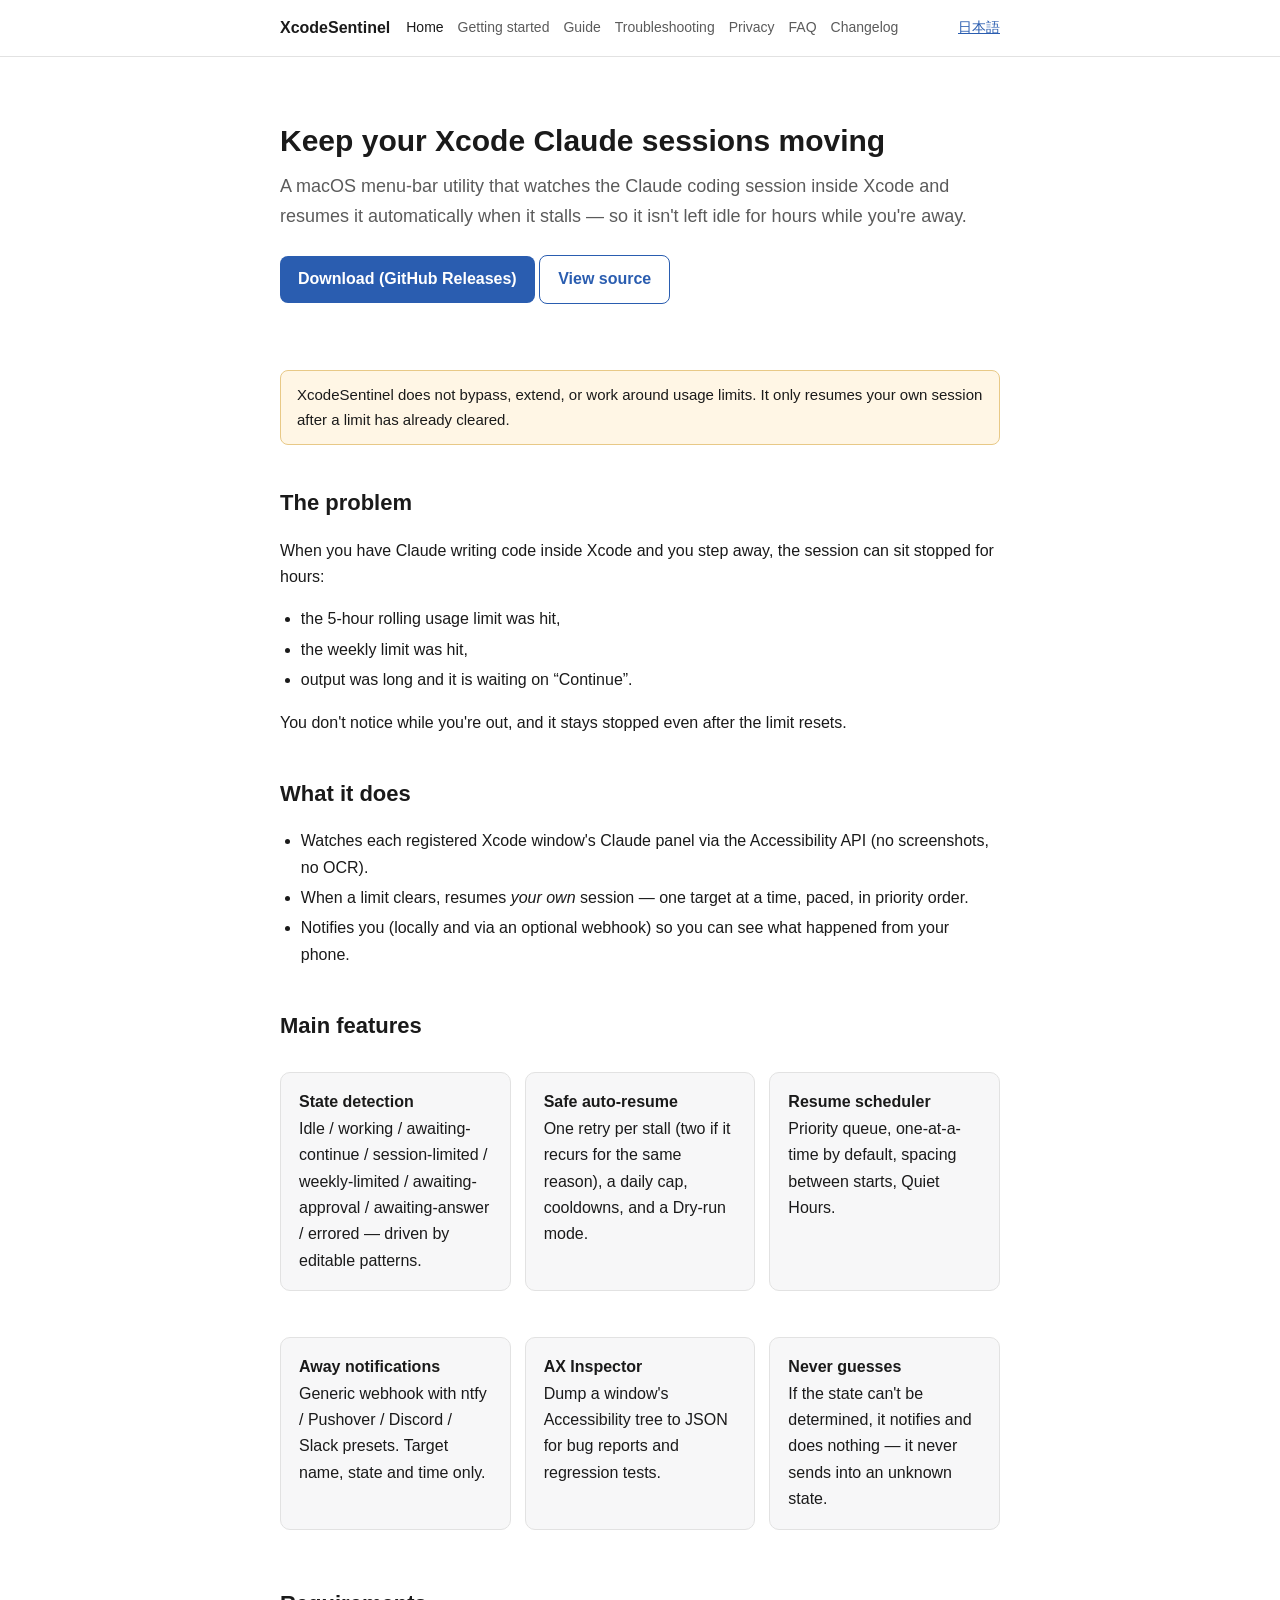
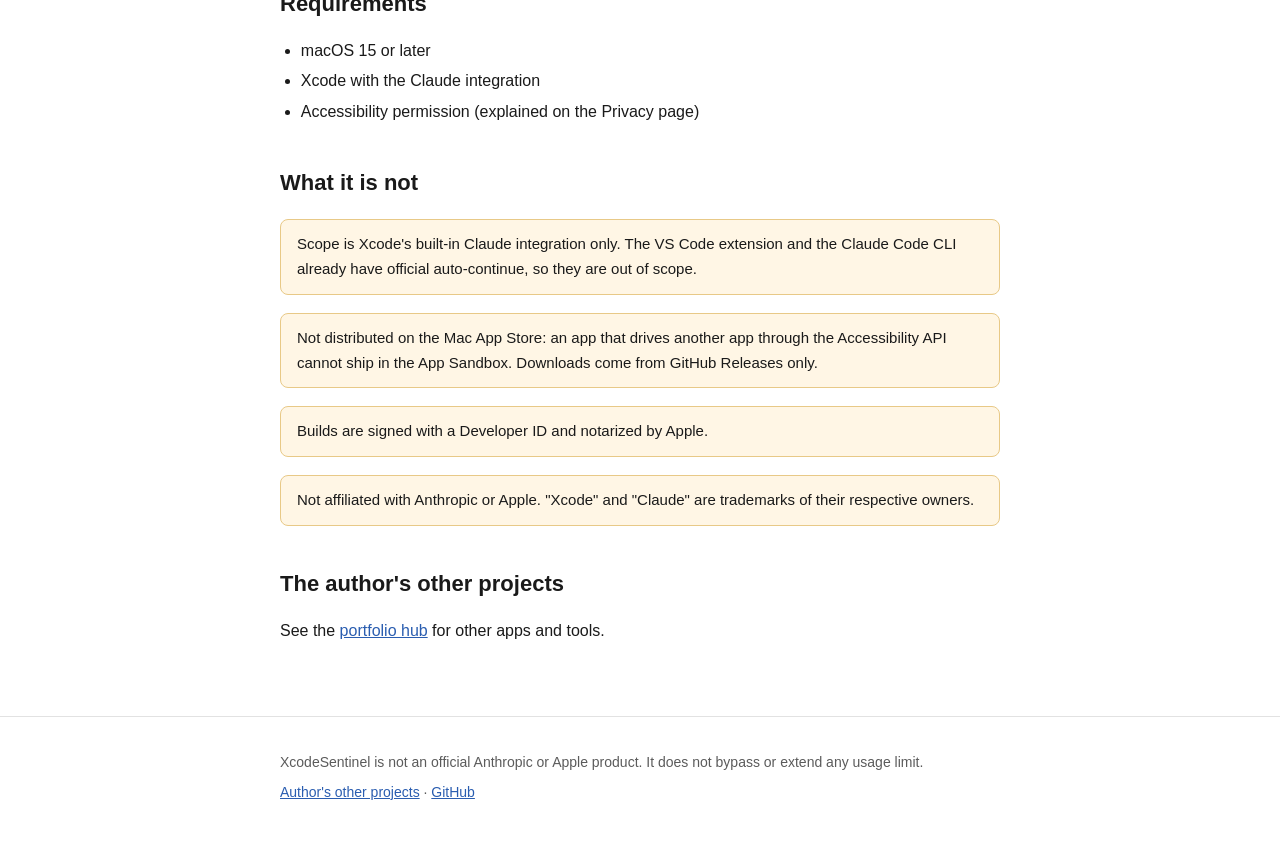
==== docs/site/index.html @ 1a18479a "feat: public site, webhook payload + menu-bar status (M4), Xcode handoff SentinelCore (Linux-tested)" ====
<!DOCTYPE html>
<html lang="en">
  <head>
    <meta charset="utf-8" />
    <meta name="viewport" content="width=device-width, initial-scale=1" />
    <title>XcodeSentinel</title>
    <meta name="robots" content="noindex" />
    <link rel="canonical" href="https://isitest1.github.io/XcodeSentinel/en/" />
    <script>
      (function () {
        "use strict";
        var lang = "en";
        try {
          var saved = localStorage.getItem("xcs-lang");
          if (saved === "ja" || saved === "en") lang = saved;
          else if ((navigator.language || "").toLowerCase().indexOf("ja") === 0) lang = "ja";
        } catch (e) {
          if ((navigator.language || "").toLowerCase().indexOf("ja") === 0) lang = "ja";
        }
        location.replace(lang + "/");
      })();
    </script>
  </head>
  <body>
    <p>
      Redirecting… If nothing happens, choose
      <a href="en/">English</a> or <a href="ja/">日本語</a>.
    </p>
  </body>
</html>
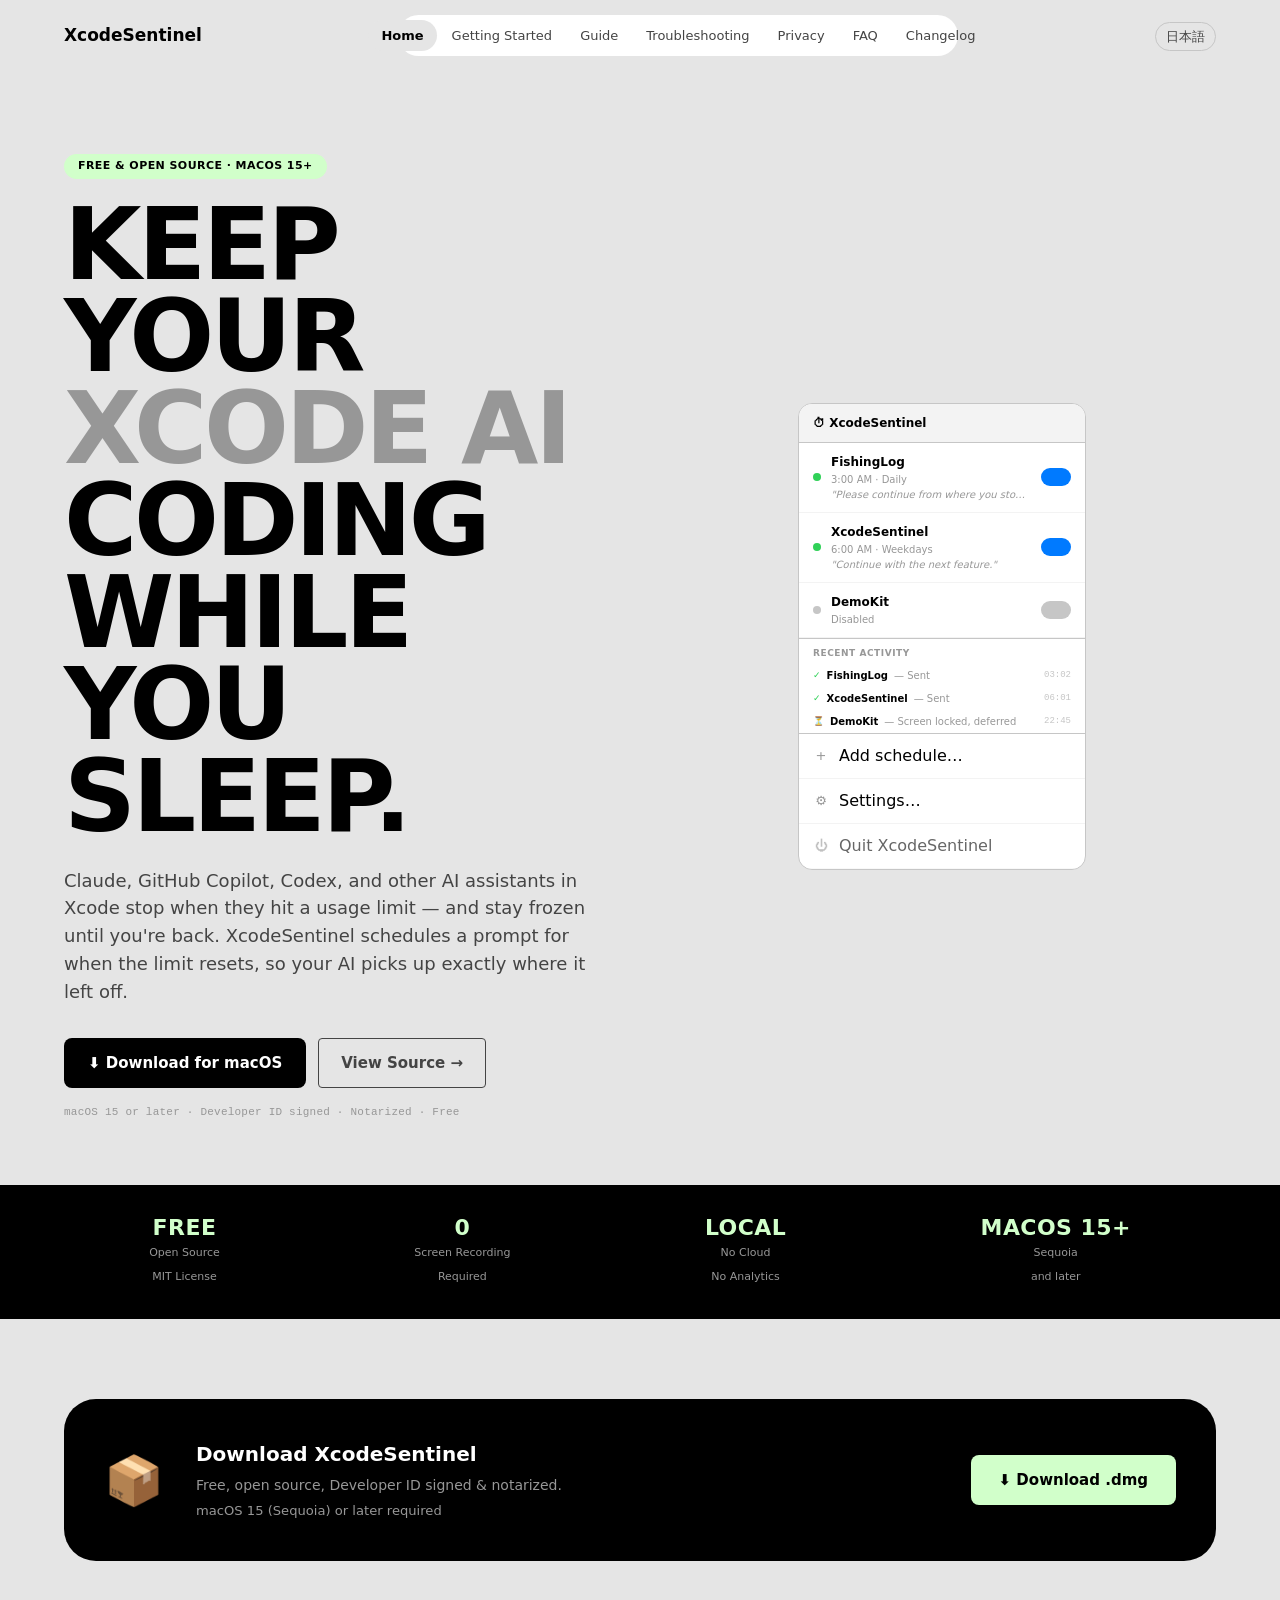
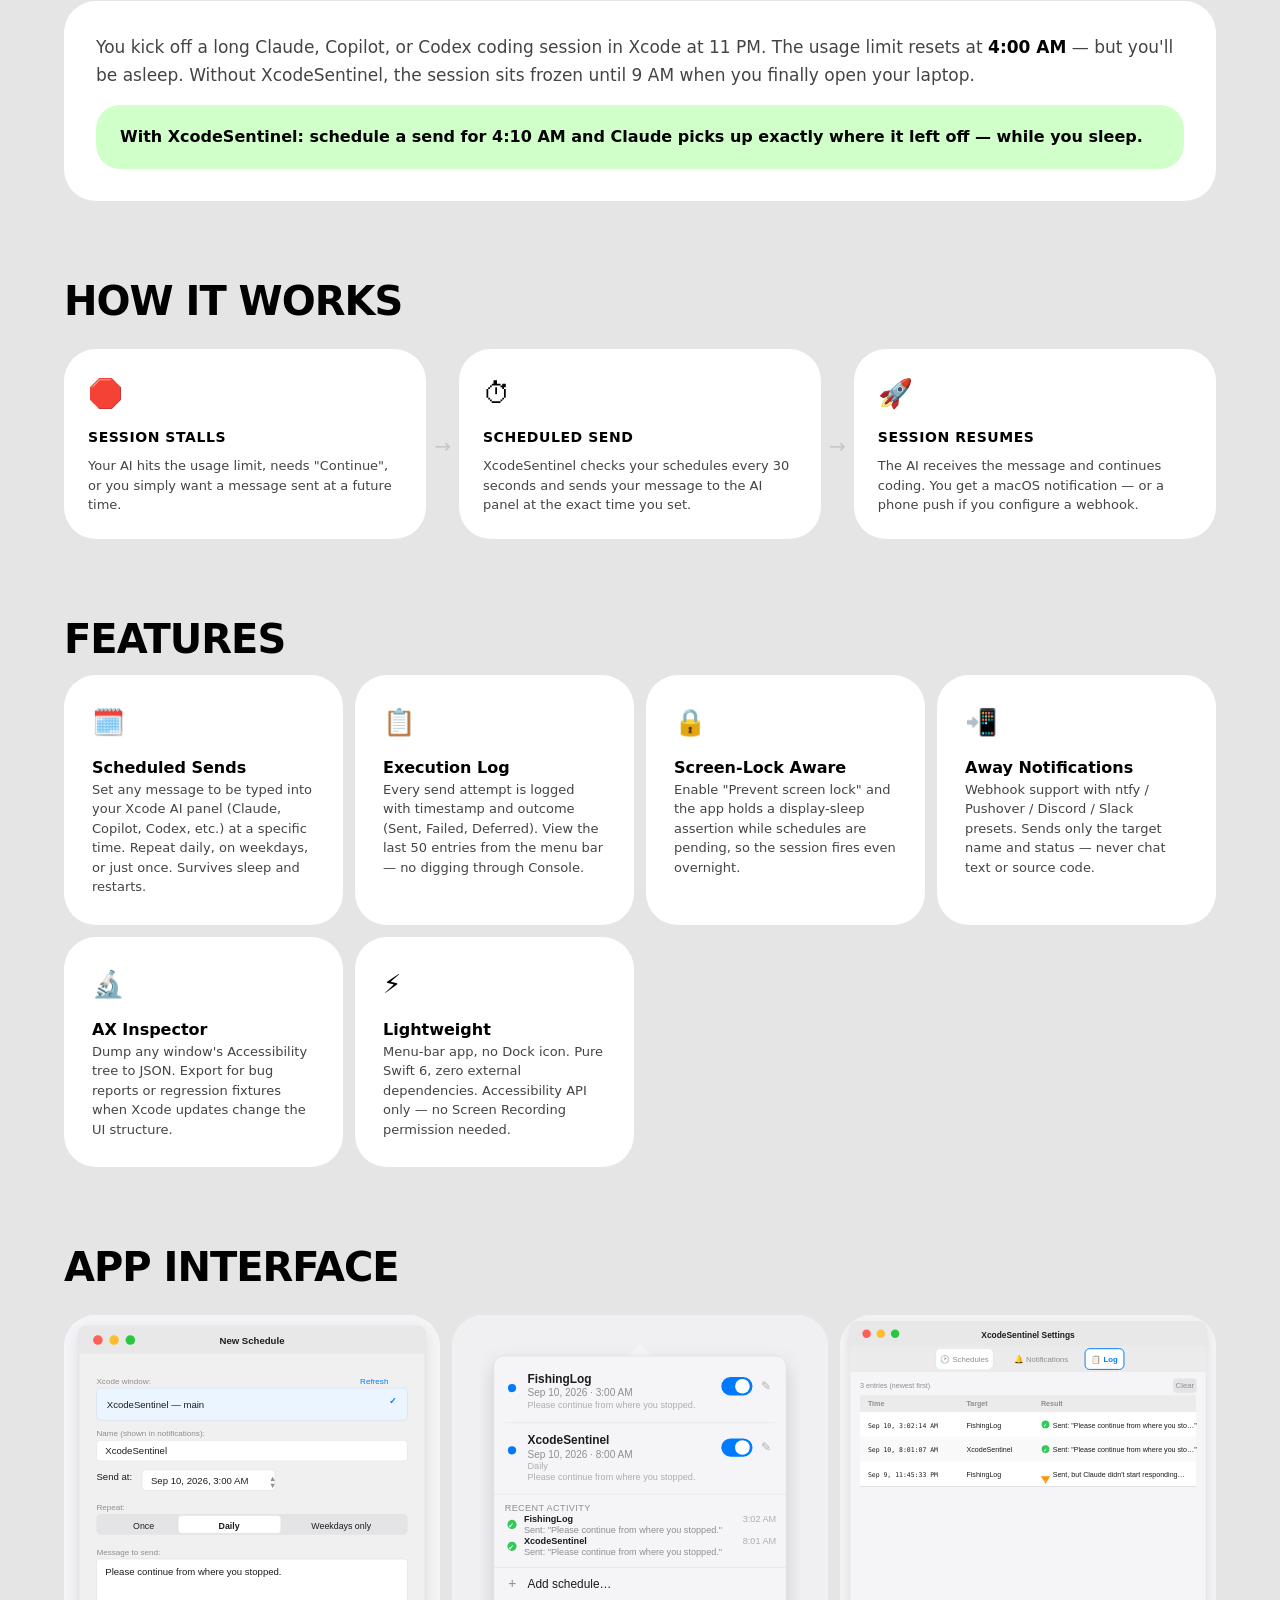
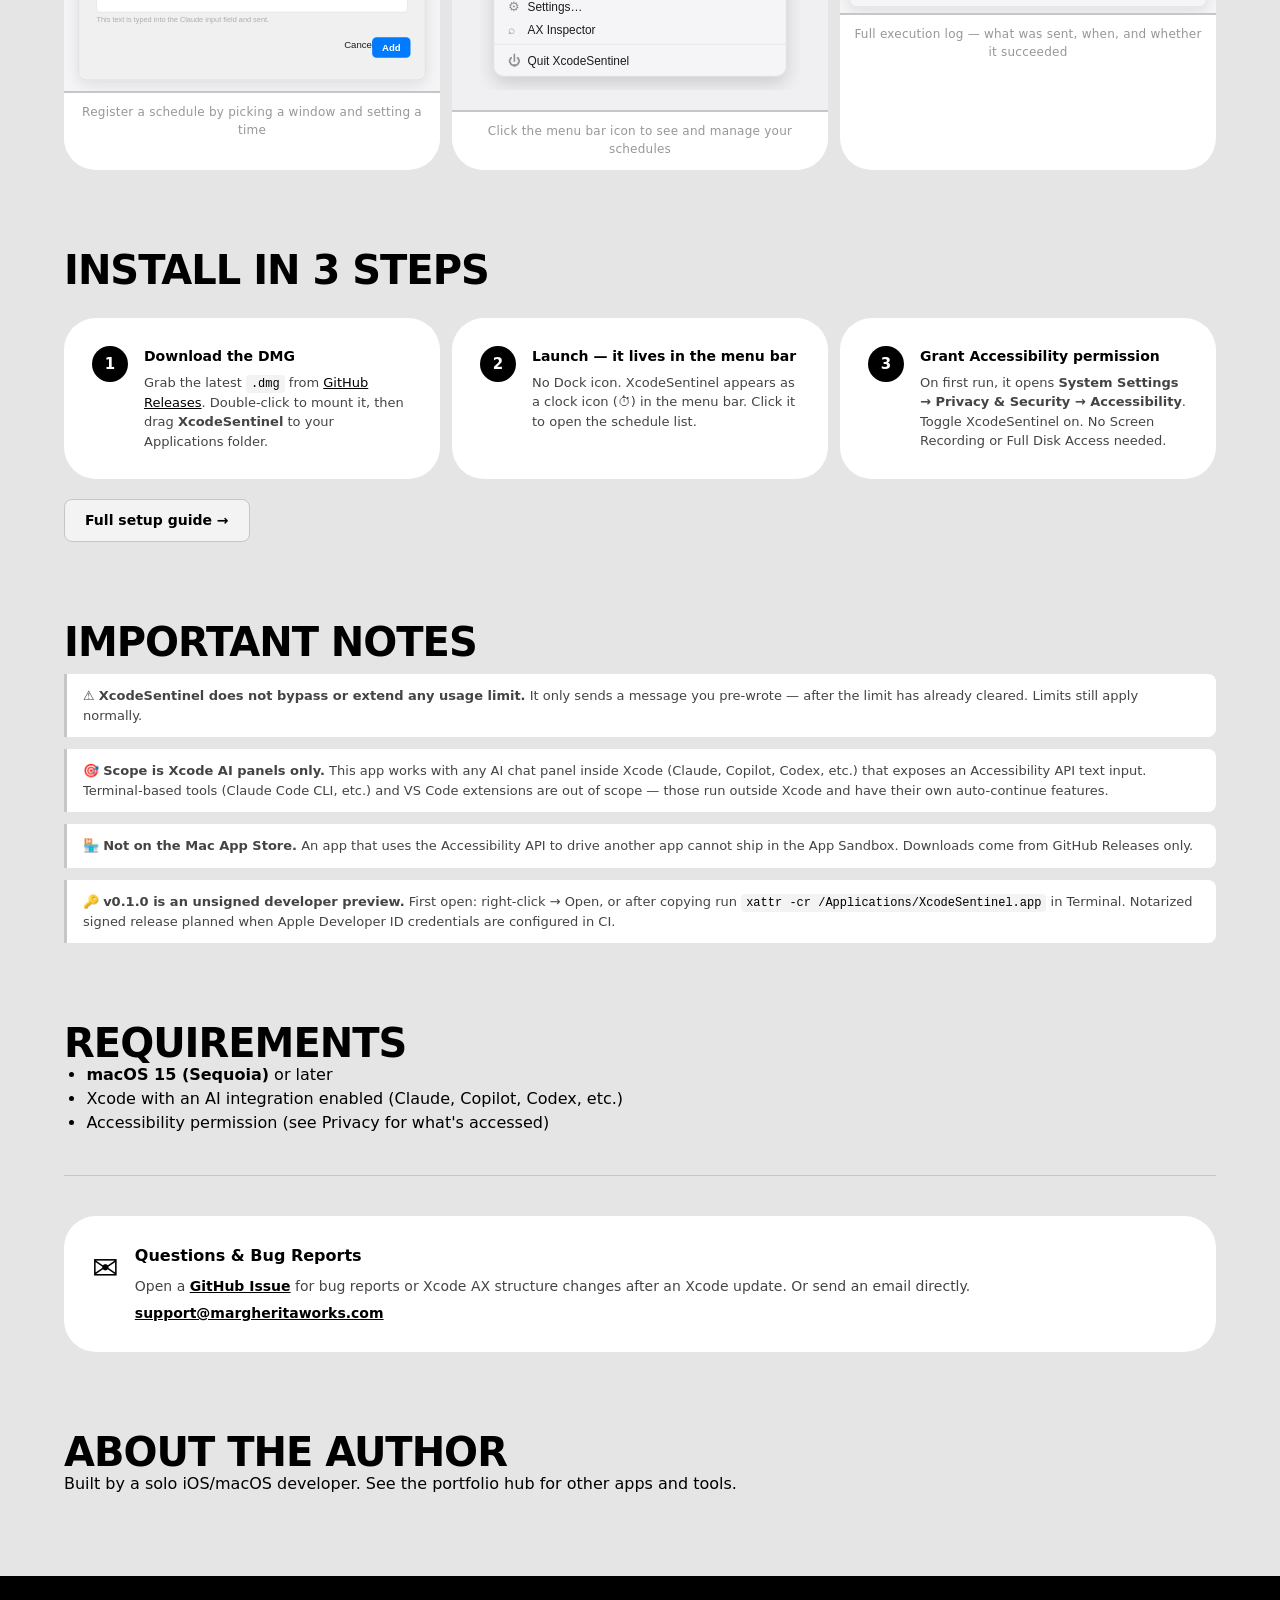
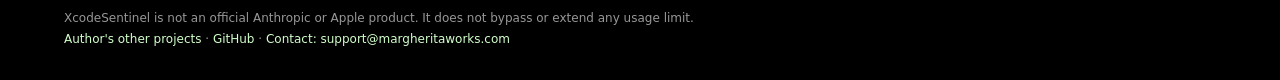
==== commit 4ed007f9: "Point sitemap, robots and page URLs to the margheritaworks.com subdomain Replace https://isitest1.gi" ====
--- a/docs/site/index.html
+++ b/docs/site/index.html
@@ -5,7 +5,7 @@
     <meta name="viewport" content="width=device-width, initial-scale=1" />
     <title>XcodeSentinel</title>
     <meta name="robots" content="noindex" />
-    <link rel="canonical" href="https://isitest1.github.io/XcodeSentinel/en/" />
+    <link rel="canonical" href="https://xcode-sentinel.margheritaworks.com/en/" />
     <script>
       (function () {
         "use strict";
